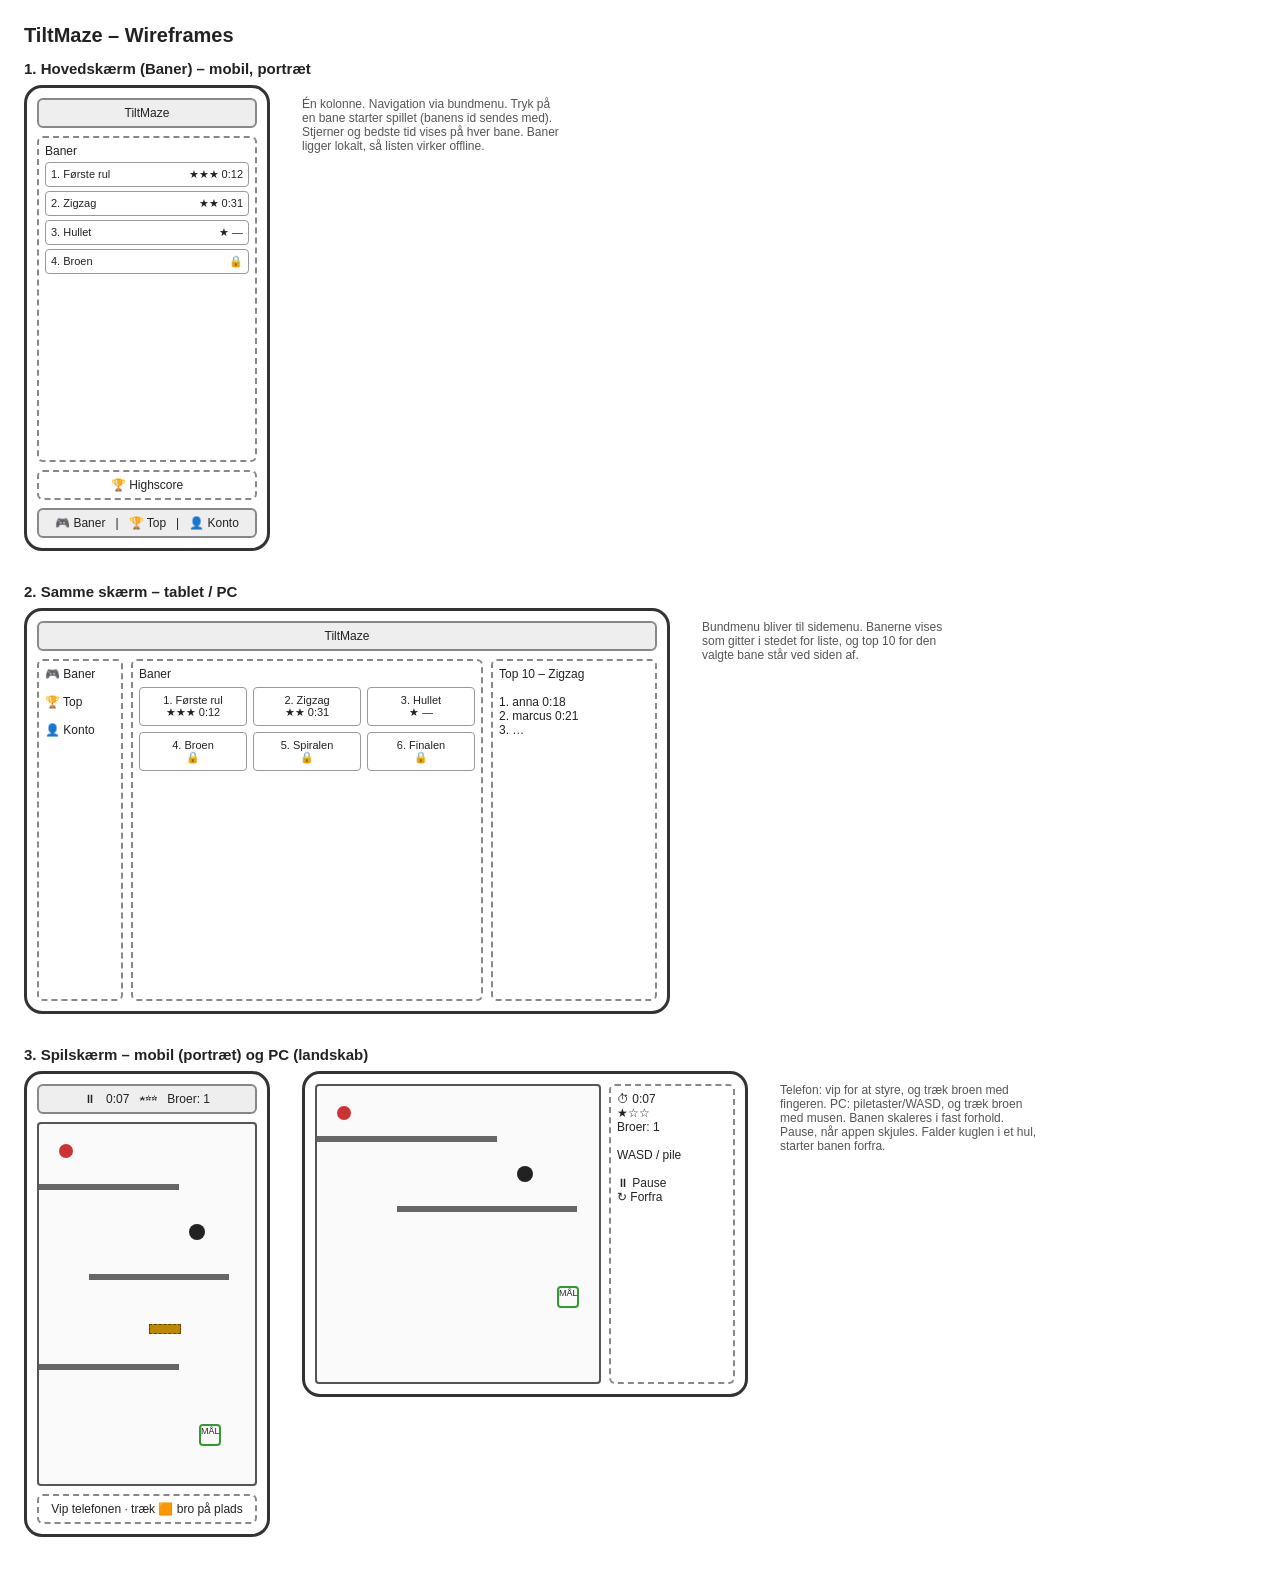
==== docs/wireframes.html @ eb53b3ad "Add project plan and wireframes" ====
<!DOCTYPE html>
<html lang="da">
<head>
<meta charset="utf-8">
<title>TiltMaze – Wireframes</title>
<style>
  body { font-family: Segoe UI, Arial, sans-serif; color: #222; margin: 24px; }
  h1 { font-size: 20px; } h2 { font-size: 15px; margin: 0 0 8px; }
  .page { page-break-after: always; margin-bottom: 32px; }
  .row { display: flex; gap: 32px; align-items: flex-start; }
  .device { border: 3px solid #333; border-radius: 18px; padding: 10px; background: #fff; display: flex; flex-direction: column; gap: 8px; }
  .phone { width: 220px; height: 440px; }
  .tablet { width: 620px; height: 380px; }
  .box { border: 2px dashed #888; border-radius: 6px; padding: 6px; font-size: 12px; }
  .bar { background: #eee; border: 2px solid #888; border-radius: 6px; padding: 6px; font-size: 12px; text-align: center; }
  .item { border: 1px solid #999; border-radius: 4px; padding: 5px; font-size: 11px; margin-top: 4px; display: flex; justify-content: space-between; }
  .grid { display: grid; grid-template-columns: repeat(3, 1fr); gap: 6px; margin-top: 6px; }
  .tile { border: 1px solid #999; border-radius: 4px; padding: 6px; font-size: 11px; text-align: center; }
  .grow { flex: 1; }
  .split { display: flex; gap: 8px; flex: 1; }
  .note { font-size: 12px; color: #555; max-width: 260px; }
  .maze { position: relative; border: 2px solid #555; border-radius: 4px; background: #fafafa; flex: 1; }
  .wall { position: absolute; background: #666; }
  .hole { position: absolute; width: 16px; height: 16px; border-radius: 50%; background: #222; }
  .ball { position: absolute; width: 14px; height: 14px; border-radius: 50%; background: #c33; }
  .goal { position: absolute; width: 18px; height: 18px; border: 2px solid #393; border-radius: 4px; font-size: 9px; text-align: center; }
  .bridge { position: absolute; height: 8px; width: 30px; background: #b80; border: 1px dashed #640; }
</style>
</head>
<body>
<h1>TiltMaze – Wireframes</h1>

<div class="page">
  <h2>1. Hovedskærm (Baner) – mobil, portræt</h2>
  <div class="row">
    <div class="device phone">
      <div class="bar">TiltMaze</div>
      <div class="box grow">Baner
        <div class="item"><span>1. Første rul</span><span>★★★ 0:12</span></div>
        <div class="item"><span>2. Zigzag</span><span>★★ 0:31</span></div>
        <div class="item"><span>3. Hullet</span><span>★ —</span></div>
        <div class="item"><span>4. Broen</span><span>🔒</span></div>
      </div>
      <div class="box" style="text-align:center">🏆 Highscore</div>
      <div class="bar">🎮 Baner &nbsp; | &nbsp; 🏆 Top &nbsp; | &nbsp; 👤 Konto</div>
    </div>
    <p class="note">Én kolonne. Navigation via bundmenu. Tryk på en bane starter spillet (banens id sendes med).
      Stjerner og bedste tid vises på hver bane. Baner ligger lokalt, så listen virker offline.</p>
  </div>
</div>

<div class="page">
  <h2>2. Samme skærm – tablet / PC</h2>
  <div class="row">
    <div class="device tablet">
      <div class="bar">TiltMaze</div>
      <div class="split">
        <div class="box" style="width:70px">🎮 Baner<br><br>🏆 Top<br><br>👤 Konto</div>
        <div class="box grow">Baner
          <div class="grid">
            <div class="tile">1. Første rul<br>★★★ 0:12</div>
            <div class="tile">2. Zigzag<br>★★ 0:31</div>
            <div class="tile">3. Hullet<br>★ —</div>
            <div class="tile">4. Broen<br>🔒</div>
            <div class="tile">5. Spiralen<br>🔒</div>
            <div class="tile">6. Finalen<br>🔒</div>
          </div>
        </div>
        <div class="box" style="width:150px">Top 10 – Zigzag<br><br>1. anna 0:18<br>2. marcus 0:21<br>3. … </div>
      </div>
    </div>
    <p class="note">Bundmenu bliver til sidemenu. Banerne vises som gitter i stedet for liste, og top 10 for den valgte
      bane står ved siden af.</p>
  </div>
</div>

<div class="page">
  <h2>3. Spilskærm – mobil (portræt) og PC (landskab)</h2>
  <div class="row">
    <div class="device phone">
      <div class="bar">⏸ &nbsp; 0:07 &nbsp; ★☆☆ &nbsp; Broer: 1</div>
      <div class="maze">
        <div class="wall" style="left:0;top:60px;width:140px;height:6px"></div>
        <div class="wall" style="left:50px;top:150px;width:140px;height:6px"></div>
        <div class="wall" style="left:0;top:240px;width:140px;height:6px"></div>
        <div class="hole" style="left:150px;top:100px"></div>
        <div class="bridge" style="left:110px;top:200px"></div>
        <div class="ball" style="left:20px;top:20px"></div>
        <div class="goal" style="left:160px;top:300px">MÅL</div>
      </div>
      <div class="box" style="text-align:center">Vip telefonen · træk 🟧 bro på plads</div>
    </div>
    <div class="device" style="width:420px;height:300px">
      <div class="split">
        <div class="maze">
          <div class="wall" style="left:0;top:50px;width:180px;height:6px"></div>
          <div class="wall" style="left:80px;top:120px;width:180px;height:6px"></div>
          <div class="hole" style="left:200px;top:80px"></div>
          <div class="ball" style="left:20px;top:20px"></div>
          <div class="goal" style="left:240px;top:200px">MÅL</div>
        </div>
        <div class="box" style="width:110px">⏱ 0:07<br>★☆☆<br>Broer: 1<br><br>WASD / pile<br><br>⏸ Pause<br>↻ Forfra</div>
      </div>
    </div>
    <p class="note">Telefon: vip for at styre, og træk broen med fingeren. PC: piletaster/WASD, og træk broen med musen.
      Banen skaleres i fast forhold. Pause, når appen skjules. Falder kuglen i et hul, starter banen forfra.</p>
  </div>
</div>
</body>
</html>
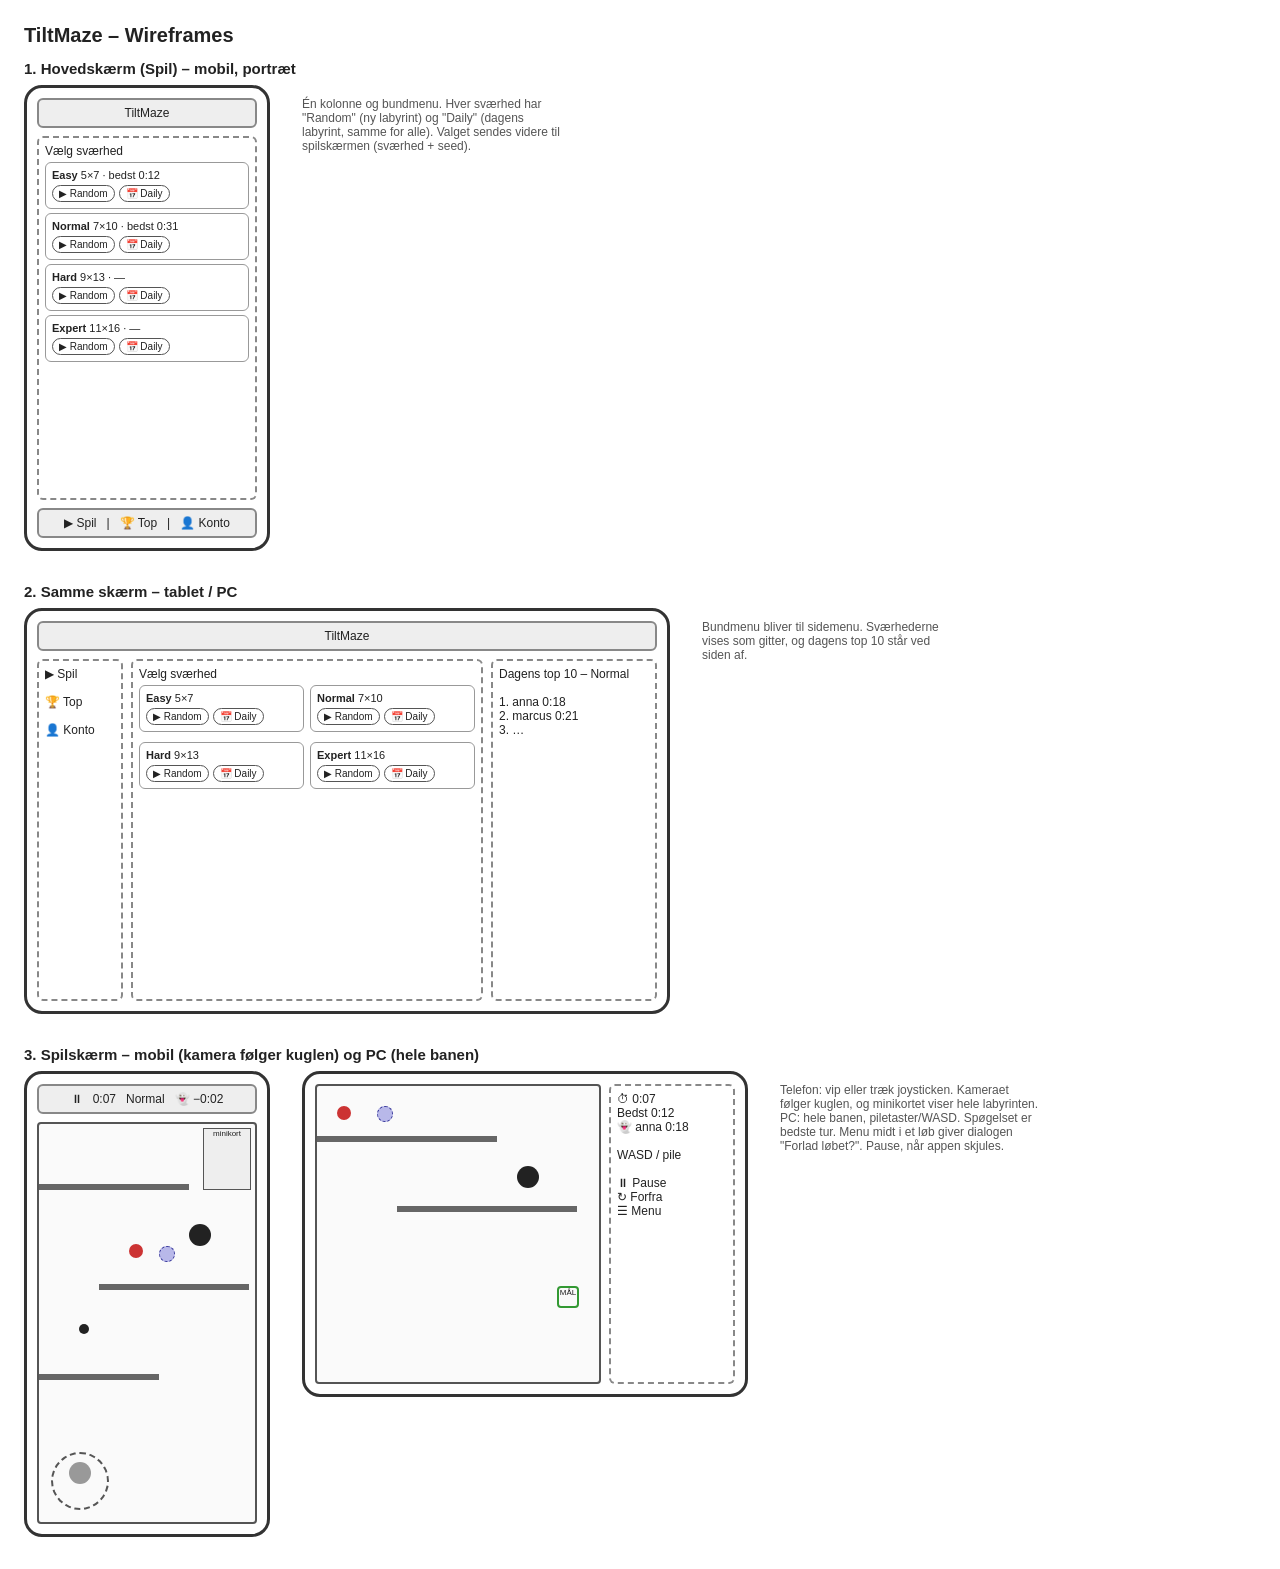
==== commit 0a9a18bf: "Update plan for seeded mazes, ghosts and leaderboard" ====
--- a/docs/wireframes.html
+++ b/docs/wireframes.html
@@ -13,39 +13,42 @@
   .tablet { width: 620px; height: 380px; }
   .box { border: 2px dashed #888; border-radius: 6px; padding: 6px; font-size: 12px; }
   .bar { background: #eee; border: 2px solid #888; border-radius: 6px; padding: 6px; font-size: 12px; text-align: center; }
-  .item { border: 1px solid #999; border-radius: 4px; padding: 5px; font-size: 11px; margin-top: 4px; display: flex; justify-content: space-between; }
-  .grid { display: grid; grid-template-columns: repeat(3, 1fr); gap: 6px; margin-top: 6px; }
-  .tile { border: 1px solid #999; border-radius: 4px; padding: 6px; font-size: 11px; text-align: center; }
+  .card { border: 1px solid #999; border-radius: 6px; padding: 6px; font-size: 11px; margin-top: 4px; }
+  .btns { display: flex; gap: 4px; margin-top: 4px; }
+  .btn { border: 1px solid #555; border-radius: 10px; padding: 2px 6px; font-size: 10px; }
+  .grid { display: grid; grid-template-columns: repeat(2, 1fr); gap: 6px; }
   .grow { flex: 1; }
   .split { display: flex; gap: 8px; flex: 1; }
   .note { font-size: 12px; color: #555; max-width: 260px; }
-  .maze { position: relative; border: 2px solid #555; border-radius: 4px; background: #fafafa; flex: 1; }
+  .maze { position: relative; border: 2px solid #555; border-radius: 4px; background: #fafafa; flex: 1; overflow: hidden; }
   .wall { position: absolute; background: #666; }
-  .hole { position: absolute; width: 16px; height: 16px; border-radius: 50%; background: #222; }
+  .hole { position: absolute; border-radius: 50%; background: #222; }
   .ball { position: absolute; width: 14px; height: 14px; border-radius: 50%; background: #c33; }
-  .goal { position: absolute; width: 18px; height: 18px; border: 2px solid #393; border-radius: 4px; font-size: 9px; text-align: center; }
-  .bridge { position: absolute; height: 8px; width: 30px; background: #b80; border: 1px dashed #640; }
+  .ghost { position: absolute; width: 14px; height: 14px; border-radius: 50%; background: rgba(60,60,200,.35); border: 1px dashed #339; }
+  .goal { position: absolute; width: 18px; height: 18px; border: 2px solid #393; border-radius: 4px; font-size: 8px; text-align: center; }
+  .stick { position: absolute; width: 54px; height: 54px; border-radius: 50%; border: 2px dashed #555; }
+  .knob { position: absolute; width: 22px; height: 22px; border-radius: 50%; background: #999; left: 16px; top: 8px; }
+  .mini { position: absolute; width: 46px; height: 60px; border: 1px solid #555; background: #eee; font-size: 8px; text-align: center; }
 </style>
 </head>
 <body>
 <h1>TiltMaze – Wireframes</h1>
 
 <div class="page">
-  <h2>1. Hovedskærm (Baner) – mobil, portræt</h2>
+  <h2>1. Hovedskærm (Spil) – mobil, portræt</h2>
   <div class="row">
     <div class="device phone">
       <div class="bar">TiltMaze</div>
-      <div class="box grow">Baner
-        <div class="item"><span>1. Første rul</span><span>★★★ 0:12</span></div>
-        <div class="item"><span>2. Zigzag</span><span>★★ 0:31</span></div>
-        <div class="item"><span>3. Hullet</span><span>★ —</span></div>
-        <div class="item"><span>4. Broen</span><span>🔒</span></div>
+      <div class="box grow">Vælg sværhed
+        <div class="card"><b>Easy</b> 5×7 · bedst 0:12<div class="btns"><span class="btn">▶ Random</span><span class="btn">📅 Daily</span></div></div>
+        <div class="card"><b>Normal</b> 7×10 · bedst 0:31<div class="btns"><span class="btn">▶ Random</span><span class="btn">📅 Daily</span></div></div>
+        <div class="card"><b>Hard</b> 9×13 · —<div class="btns"><span class="btn">▶ Random</span><span class="btn">📅 Daily</span></div></div>
+        <div class="card"><b>Expert</b> 11×16 · —<div class="btns"><span class="btn">▶ Random</span><span class="btn">📅 Daily</span></div></div>
       </div>
-      <div class="box" style="text-align:center">🏆 Highscore</div>
-      <div class="bar">🎮 Baner &nbsp; | &nbsp; 🏆 Top &nbsp; | &nbsp; 👤 Konto</div>
+      <div class="bar">▶ Spil &nbsp; | &nbsp; 🏆 Top &nbsp; | &nbsp; 👤 Konto</div>
     </div>
-    <p class="note">Én kolonne. Navigation via bundmenu. Tryk på en bane starter spillet (banens id sendes med).
-      Stjerner og bedste tid vises på hver bane. Baner ligger lokalt, så listen virker offline.</p>
+    <p class="note">Én kolonne og bundmenu. Hver sværhed har "Random" (ny labyrint) og "Daily" (dagens labyrint, samme for
+      alle). Valget sendes videre til spilskærmen (sværhed + seed).</p>
   </div>
 </div>
 
@@ -55,55 +58,55 @@
     <div class="device tablet">
       <div class="bar">TiltMaze</div>
       <div class="split">
-        <div class="box" style="width:70px">🎮 Baner<br><br>🏆 Top<br><br>👤 Konto</div>
-        <div class="box grow">Baner
+        <div class="box" style="width:70px">▶ Spil<br><br>🏆 Top<br><br>👤 Konto</div>
+        <div class="box grow">Vælg sværhed
           <div class="grid">
-            <div class="tile">1. Første rul<br>★★★ 0:12</div>
-            <div class="tile">2. Zigzag<br>★★ 0:31</div>
-            <div class="tile">3. Hullet<br>★ —</div>
-            <div class="tile">4. Broen<br>🔒</div>
-            <div class="tile">5. Spiralen<br>🔒</div>
-            <div class="tile">6. Finalen<br>🔒</div>
+            <div class="card"><b>Easy</b> 5×7<div class="btns"><span class="btn">▶ Random</span><span class="btn">📅 Daily</span></div></div>
+            <div class="card"><b>Normal</b> 7×10<div class="btns"><span class="btn">▶ Random</span><span class="btn">📅 Daily</span></div></div>
+            <div class="card"><b>Hard</b> 9×13<div class="btns"><span class="btn">▶ Random</span><span class="btn">📅 Daily</span></div></div>
+            <div class="card"><b>Expert</b> 11×16<div class="btns"><span class="btn">▶ Random</span><span class="btn">📅 Daily</span></div></div>
           </div>
         </div>
-        <div class="box" style="width:150px">Top 10 – Zigzag<br><br>1. anna 0:18<br>2. marcus 0:21<br>3. … </div>
+        <div class="box" style="width:150px">Dagens top 10 – Normal<br><br>1. anna 0:18<br>2. marcus 0:21<br>3. … </div>
       </div>
     </div>
-    <p class="note">Bundmenu bliver til sidemenu. Banerne vises som gitter i stedet for liste, og top 10 for den valgte
-      bane står ved siden af.</p>
+    <p class="note">Bundmenu bliver til sidemenu. Sværhederne vises som gitter, og dagens top 10 står ved siden af.</p>
   </div>
 </div>
 
 <div class="page">
-  <h2>3. Spilskærm – mobil (portræt) og PC (landskab)</h2>
+  <h2>3. Spilskærm – mobil (kamera følger kuglen) og PC (hele banen)</h2>
   <div class="row">
     <div class="device phone">
-      <div class="bar">⏸ &nbsp; 0:07 &nbsp; ★☆☆ &nbsp; Broer: 1</div>
+      <div class="bar">⏸ &nbsp; 0:07 &nbsp; Normal &nbsp; 👻 −0:02</div>
       <div class="maze">
-        <div class="wall" style="left:0;top:60px;width:140px;height:6px"></div>
-        <div class="wall" style="left:50px;top:150px;width:140px;height:6px"></div>
-        <div class="wall" style="left:0;top:240px;width:140px;height:6px"></div>
-        <div class="hole" style="left:150px;top:100px"></div>
-        <div class="bridge" style="left:110px;top:200px"></div>
-        <div class="ball" style="left:20px;top:20px"></div>
-        <div class="goal" style="left:160px;top:300px">MÅL</div>
+        <div class="wall" style="left:0;top:60px;width:150px;height:6px"></div>
+        <div class="wall" style="left:60px;top:160px;width:150px;height:6px"></div>
+        <div class="wall" style="left:0;top:250px;width:120px;height:6px"></div>
+        <div class="hole" style="left:150px;top:100px;width:22px;height:22px"></div>
+        <div class="hole" style="left:40px;top:200px;width:10px;height:10px"></div>
+        <div class="ball" style="left:90px;top:120px"></div>
+        <div class="ghost" style="left:120px;top:122px"></div>
+        <div class="mini" style="right:4px;top:4px">minikort</div>
+        <div class="stick" style="left:12px;bottom:12px"><div class="knob"></div></div>
       </div>
-      <div class="box" style="text-align:center">Vip telefonen · træk 🟧 bro på plads</div>
     </div>
     <div class="device" style="width:420px;height:300px">
       <div class="split">
         <div class="maze">
           <div class="wall" style="left:0;top:50px;width:180px;height:6px"></div>
           <div class="wall" style="left:80px;top:120px;width:180px;height:6px"></div>
-          <div class="hole" style="left:200px;top:80px"></div>
+          <div class="hole" style="left:200px;top:80px;width:22px;height:22px"></div>
           <div class="ball" style="left:20px;top:20px"></div>
+          <div class="ghost" style="left:60px;top:20px"></div>
           <div class="goal" style="left:240px;top:200px">MÅL</div>
         </div>
-        <div class="box" style="width:110px">⏱ 0:07<br>★☆☆<br>Broer: 1<br><br>WASD / pile<br><br>⏸ Pause<br>↻ Forfra</div>
+        <div class="box" style="width:110px">⏱ 0:07<br>Bedst 0:12<br>👻 anna 0:18<br><br>WASD / pile<br><br>⏸ Pause<br>↻ Forfra<br>☰ Menu</div>
       </div>
     </div>
-    <p class="note">Telefon: vip for at styre, og træk broen med fingeren. PC: piletaster/WASD, og træk broen med musen.
-      Banen skaleres i fast forhold. Pause, når appen skjules. Falder kuglen i et hul, starter banen forfra.</p>
+    <p class="note">Telefon: vip eller træk joysticken. Kameraet følger kuglen, og minikortet viser hele labyrinten.
+      PC: hele banen, piletaster/WASD. Spøgelset er bedste tur. Menu midt i et løb giver dialogen "Forlad løbet?".
+      Pause, når appen skjules.</p>
   </div>
 </div>
 </body>
